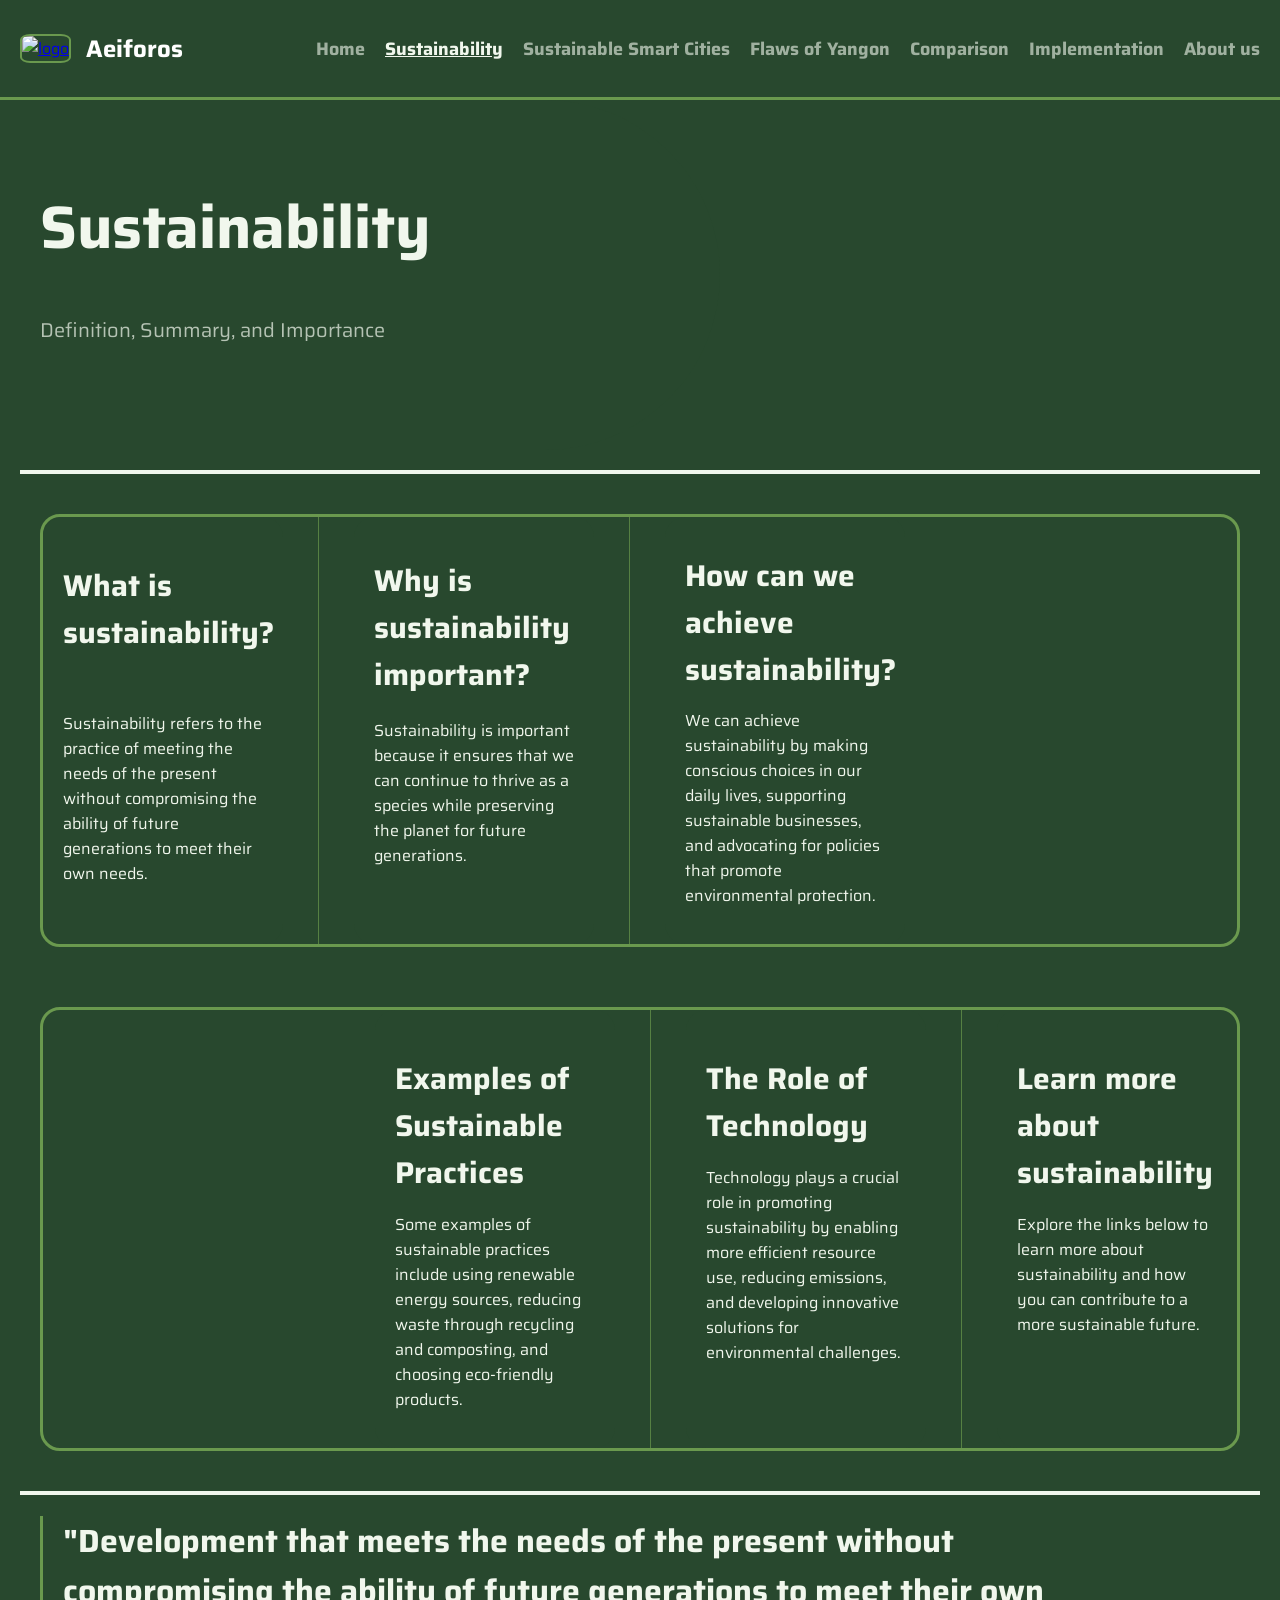
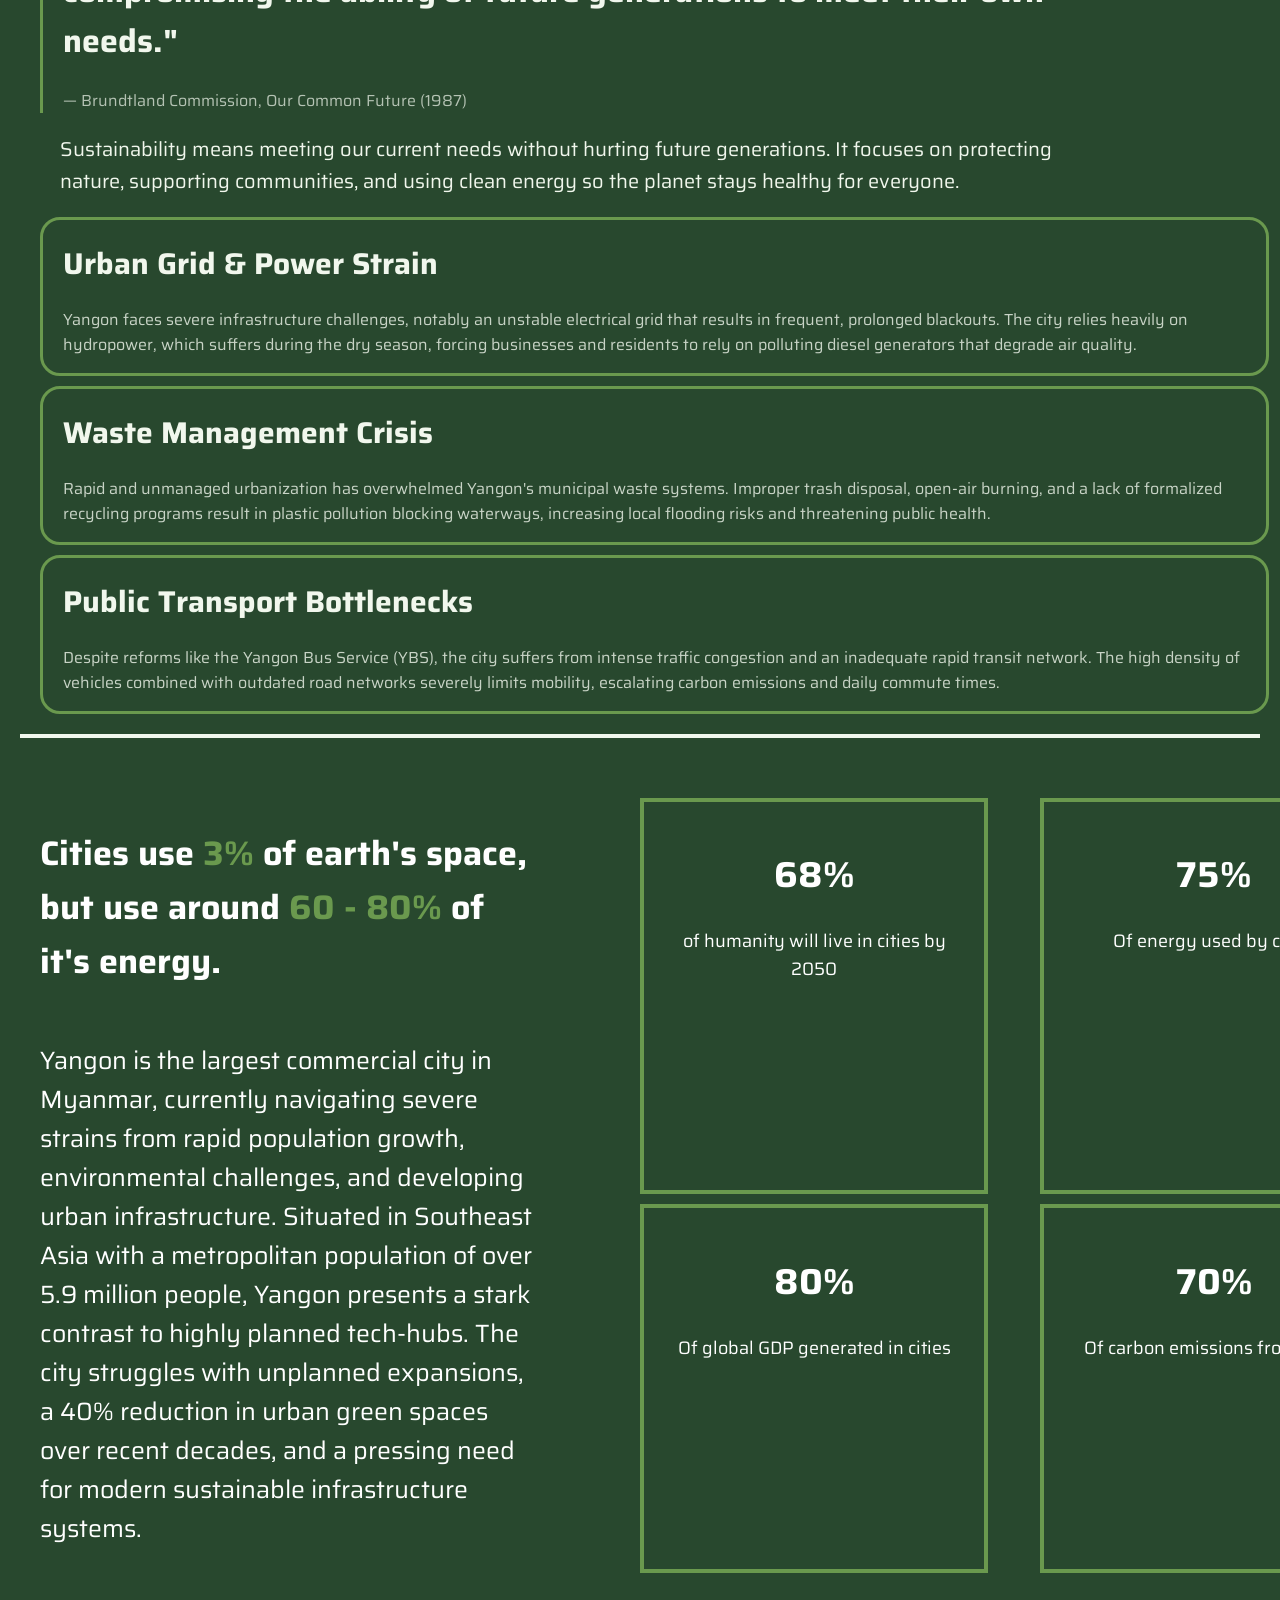
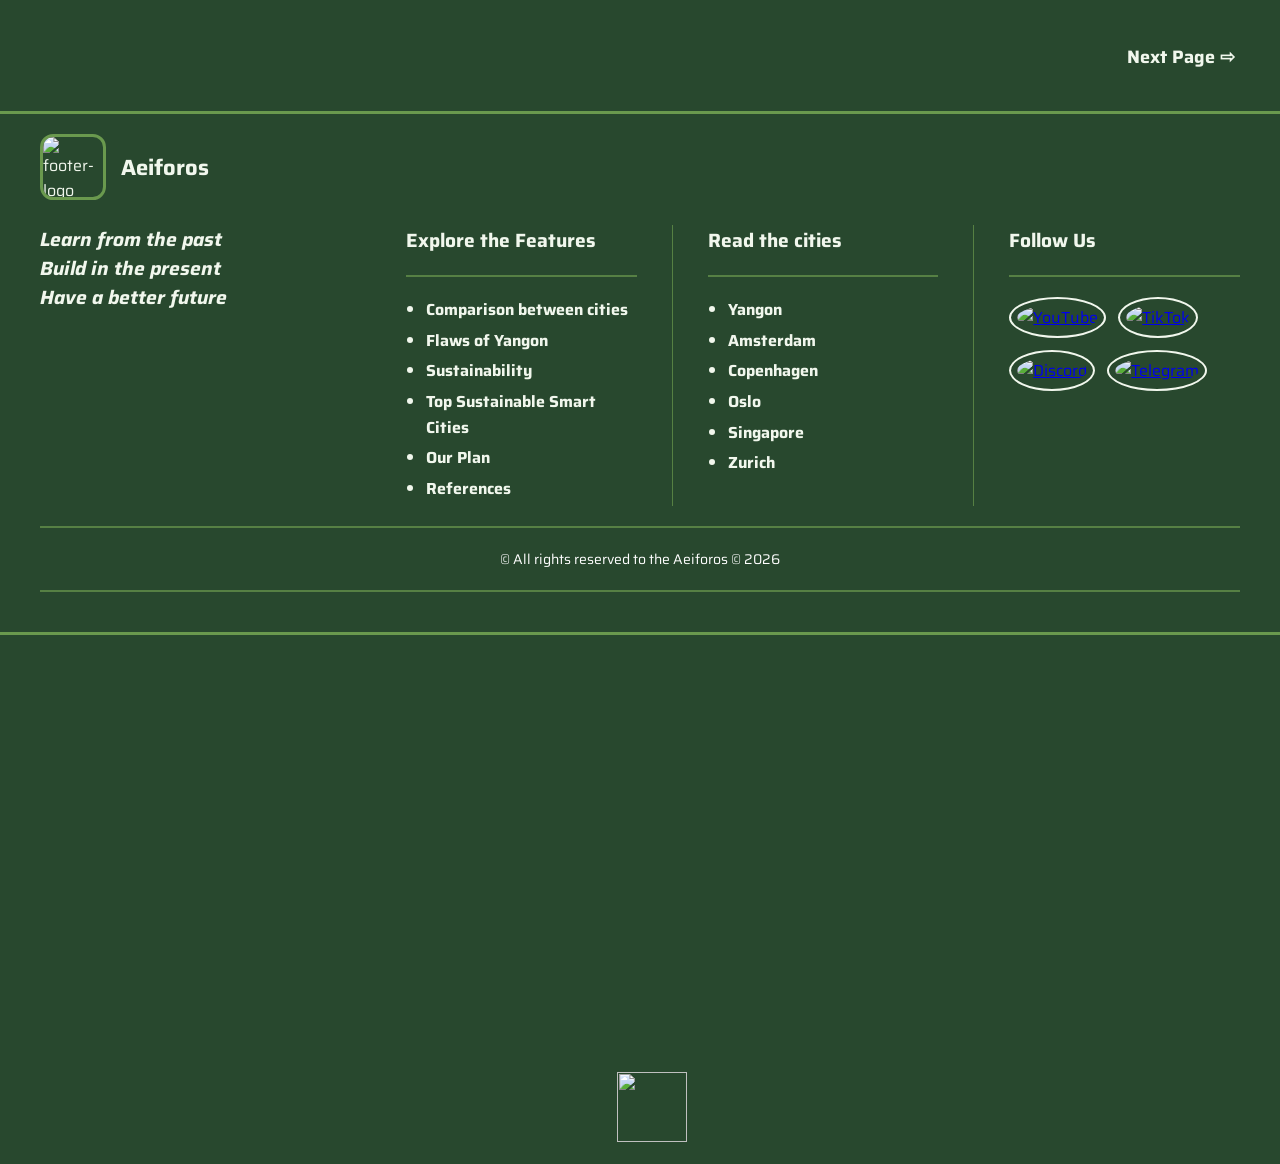
==== sustainability.html @ 3f3e8501 "Add files via upload" ====
<!DOCTYPE html>
<html lang="en">
<head>
    <meta charset="UTF-8">
    <meta name="viewport" content="width=device-width, initial-scale=1.0">
    <title>Sustainability</title>
</head>
<link rel="stylesheet" href="sustainability.css">
<link rel="stylesheet" href="footer.css">
<link rel="stylesheet" href="navigation.css">
<link rel="shortcut icon" href="Images/Logo.png" type="image/x-icon">
<body>
<input type="checkbox" name="Dark" id="Dark"> 
<div class="back-to-top-wrapper">
  <a href="#" class="back-to-top-link"><img src="Images/Back-to-top.png" alt="" class="back-to-top"></a>
</div>
<header>
    <nav class="navbar">
        <div class="nav-brand">
            <a href="index.html"><img class="Nav-Logo" src="Images/Logo.png" alt="logo"></a>
            <h1 class="Logo-Name">Aeiforos</h1>
        </div>
        
        <input type="checkbox" id="nav-toggle" class="nav-toggle-checkbox">
        <label for="nav-toggle" class="nav-toggle-label">&#9776;</label>
        
        <ul class="nav">
            <li class="nav-item"><a class="nav-link" href="index.html">Home</a></li>
            <li class="nav-item"><a class="nav-link active" href="sustainability.html">Sustainability</a></li>
            <li class="nav-item dropdown">
                <a class="nav-link" href="sustainable-smart-city.html">Sustainable Smart Cities</a>
                <ul class="dropdown-content">
                    <li><a class="dropdown-link" href="amsterdam.html">Amsterdam</a></li>
                    <li><a class="dropdown-link" href="copenhagen.html">Copenhagen</a></li>
                    <li><a class="dropdown-link" href="singapore.html">Singapore</a></li>
                    <li><a class="dropdown-link" href="Oslo.html">Oslo</a></li>
                    <li><a class="dropdown-link" href="zurich.html">Zurich</a></li>
                </ul>
            </li>
            <li class="nav-item"><a class="nav-link" href="yangon.html">Flaws of Yangon</a></li>
            <li class="nav-item"><a class="nav-link" href="comparison.html">Comparison</a></li>
            <li class="nav-item"><a class="nav-link" href="implementation.html">Implementation</a></li>
            <li class="nav-item"><a class="nav-link" href="about-us.html">About us</a></li>
        </ul>
    </nav>
</header>
<div class="container-fluid">
    <div class="main-body">
            <div class="top-section">
        <div class="text-box">
            <h1>Sustainability</h1>
            <p>Definition, Summary, and Importance</p>
        </div>
            
    </div>
<div class="line"><hr class="card-line"></div>
<div class="main-cards">
        <div class="cards-horizontal top">
                <div class="card top-top"><h2>What is sustainability?</h2><p>Sustainability refers to the practice of meeting the needs of the present without compromising the ability of future generations to meet their own needs.</p></div>
                <hr class="vertical-hr card-hr">
                <div class="card top-middle"><h2>Why is sustainability important?</h2><p>Sustainability is important because it ensures that we can continue to thrive as a species while preserving the planet for future generations.</p></div>
                <hr class="vertical-hr card-hr">
                <div class="card top-bottom"><h2>How can we achieve sustainability?</h2><p>We can achieve sustainability by making conscious choices in our daily lives, supporting sustainable businesses, and advocating for policies that promote environmental protection.</p></div>
                <div class="image-right">

                </div>
        </div>
        <div class="cards-horizontal bottom">
                <div class="image-left">
                    
                </div>
                <div class="card bottom-top"><h2>Examples of Sustainable Practices</h2><p>Some examples of sustainable practices include using renewable energy sources, reducing waste through recycling and composting, and choosing eco-friendly products.</p></div>
                <hr class="vertical-hr card-hr">
                <div class="card bottom-middle"><h2>The Role of Technology</h2><p>Technology plays a crucial role in promoting sustainability by enabling more efficient resource use, reducing emissions, and developing innovative solutions for environmental challenges.</p></div>
                <hr class="vertical-hr card-hr">
                <div class="card bottom-bottom"><h2>Learn more about sustainability</h2><p>Explore the links below to learn more about sustainability and how you can contribute to a more sustainable future.</p></div>
            </div>
        </div>
        <div class="line"><hr class="card-line"></div>
        <div class="quotes">
            <h1>"Development that meets the needs of the present without compromising the ability of future generations to meet their own needs."</h1>
            <p> — Brundtland Commission, Our Common Future (1987)</p>
        </div>
        <div class="desc">
            <p>
                Sustainability means meeting our current needs without hurting future generations. It focuses on protecting nature, supporting communities, and using clean energy so the planet stays healthy for everyone.</p>
        </div>
        <div class="horizontal-card-box">
            <div class="horizontal-card">
                <h2>Urban Grid & Power Strain</h2>
                <p>Yangon faces severe infrastructure challenges, notably an unstable electrical grid that results in frequent, prolonged blackouts. The city relies heavily on hydropower, which suffers during the dry season, forcing businesses and residents to rely on polluting diesel generators that degrade air quality.</p>
            </div>
            <div class="horizontal-card">
                <h2>Waste Management Crisis</h2>
                <p>Rapid and unmanaged urbanization has overwhelmed Yangon's municipal waste systems. Improper trash disposal, open-air burning, and a lack of formalized recycling programs result in plastic pollution blocking waterways, increasing local flooding risks and threatening public health.</p>
            </div>
            <div class="horizontal-card">
                <h2>Public Transport Bottlenecks</h2>
                <p>Despite reforms like the Yangon Bus Service (YBS), the city suffers from intense traffic congestion and an inadequate rapid transit network. The high density of vehicles combined with outdated road networks severely limits mobility, escalating carbon emissions and daily commute times.</p>
            </div>
        </div>
        <div class="line"><hr class="card-line"></div>
        <div class="container">
    <div class="left-text">
        <div class="stats-title">
            <h2>Cities use <span class="green">3%</span> of earth's space, but use around <span class="green">60 - 80%</span> of it's energy.</h2>
        </div>
        <p>Yangon is the largest commercial city in Myanmar, currently navigating severe strains from rapid population growth, environmental challenges, and developing urban infrastructure. Situated in Southeast Asia with a metropolitan population of over 5.9 million people, Yangon presents a stark contrast to highly planned tech-hubs. The city struggles with unplanned expansions, a 40% reduction in urban green spaces over recent decades, and a pressing need for modern sustainable infrastructure systems.</p>
    </div>
    <div class="right-card">
        <div class="card-stats">
            <h1 >68%</h1>
            <p>of humanity will live in cities by 2050</p>
        </div>
        <div class="card-stats">
            <h1 >75%</h1>
            <p>Of energy used by cities</p>
        </div>
        <div class="card-stats">
            <h1 >80%</h1>
            <p>Of global GDP generated in cities</p>
        </div>
        <div class="card-stats">
            <h1 >70%</h1>
            <p>Of carbon emissions from cities</p>
        </div>
    </div>
</div>
<a href="sustainable-smart-city.html" class="next-page">Next Page ⇨</a>
    </div>
</div>
    <footer class="footer">
        <div class="footer-container">
            <div class="footer-col-logo">
                <img class="footer-logo" src="Images/Logo.png" alt="footer-logo">
                <span class="footer-logo-name">Aeiforos</span>
            </div>
            <div class="footer-col-main">
                <div class="footer-col-slogan">
                    <h3>Learn from the past <br>Build in the present <br>Have a better future</h3>
                </div>
                <div class="footer-links">
                    <h4>Explore the Features</h4>
                    <hr class="horizontal-hr">
                    <ul>
                        <li><strong><a href="comparison.html">Comparison between cities</a></strong></li>
                        <li><strong><a href="yangon.html">Flaws of Yangon</a></strong></li>
                        <li><strong><a href="sustainability.html">Sustainability</a></strong></li>
                        <li><strong><a href="sustainable-smart-city.html">Top Sustainable Smart Cities</a></strong></li>
                        <li><strong><a href="implementation.html">Our Plan</a></strong></li>
                        <li><strong><a href="references.html">References</a></strong></li>
                    </ul>
                </div> 
                <hr class="vertical-hr">
                <div class="footer-links">
                    <h4>Read the cities</h4>
                    <hr class="horizontal-hr">
                    <ul>
                        <li><strong><a href="yangon.html">Yangon</a></strong></li>
                        <li><strong><a href="amsterdam.html">Amsterdam</a></strong></li>
                        <li><strong><a href="copenhagen.html">Copenhagen</a></strong></li>
                        <li><strong><a href="oslo.html">Oslo</a></strong></li>
                        <li><strong><a href="singapore.html">Singapore</a></strong></li>
                        <li><strong><a href="zurich.html">Zurich</a></strong></li>
                    </ul>
                </div> 
                <hr class="vertical-hr">
                <div class="footer-social-section">
                    <h4 class="footer-social-title">Follow Us</h4>
                    <hr class="horizontal-hr">
                    <div class="footer-media">
                        <a class="footer-media-link" href="#"><img class="footer-media-img youtube" src="Images/Youtube.png" alt="YouTube"></a>
                        <a href="#" class="footer-media-link"><img class="footer-media-img tiktok" src="Images/Tiktok.png" alt="TikTok"></a>
                    </div>
                    <div class="footer-media-2">
                        <a href="#" class="footer-media-link"><img class="footer-media-img discord" src="Images/Discord.png" alt="Discord"></a>
                        <a href="#" class="footer-media-link"><img class="footer-media-img telegram" src="Images/Telegram.png" alt="Telegram"></a>
                    </div>
                </div>
            </div>
            <hr class="horizontal-hr">
            <p class="footer-credits" style="color: white;">
                &copy; All rights reserved to the Aeiforos &copy; 2026
            </p>
            <hr class="horizontal-hr">
        </div>
    </footer>
</body>
</html>
---- sustainability.css ----
@import url('https://fonts.googleapis.com/css2?family=Intel+One+Mono:ital,wght@0,300..700;1,300..700&family=Saira:ital,wght@0,100..900;1,100..900&display=swap');
html{
    scroll-behavior: smooth;
}
body{
    background-color: #28482E;
    font-family: "Saira", sans-serif;
    color: #f1f7ed;
    margin: 0px;
    padding: 0px;
    padding-top: 100px;
    
}
.main-body{
    background-color: #28482e;
}
.container-fluid{
    background-color: #28482e;
}
.back-to-top-wrapper {
    position: absolute;
    top: 0;
    left: 0;
    width: 100%;
    height: 100%;
    pointer-events: none; 
}
.back-to-top-link {
    position: sticky;
    top: 90vh;
    left: 47%;
    display: inline-block;
    padding: 15px;
    color: #f1f7ed;
    text-decoration: none;
    pointer-events: all;
    margin-top: 473vh; 
    transition: transform 0.3s ease;
    z-index: 999;
}
.back-to-top {
    margin: 0px;
    width: 70px;
    height: 70px;
}
.back-to-top:hover {
    color: #6A994E;
}
/*Body section*/
.top-section{
    display:flex;
    height:350px;
    background-image: linear-gradient(to right,
    #28482E 0%,
    #28482E 47%,
    transparent 85%
    ),
    url('Images/Sustainability.jpg');
    background-size: cover;
    background-position: left;
}
.text-box{
    background-color:#28482E;
    width:50%;
    padding:40px;
    border-bottom-right-radius:200px;
    border-top-right-radius: 200px;
}
.text-box h1{
    font-size:60px;
}
.text-box h2{
    font-size:35px;
}
.text-box p{
    font-size:20px;
    opacity: 0.7;
}
.next-page{
    display: flex;
    justify-content: flex-end;
    margin-right: 45px;
    text-decoration: none;
    color: #f1f7ed;
    font-weight: bold;
    font-size: 18px;
    margin-top: 30px;
}
.right-card{
    flex: 1;
    display: grid;
    grid-template-columns: repeat(2, 200px);
    column-gap: 200px;
    row-gap: 10px;
    margin-left: 100px;
    justify-content: start;
}
.left-text{
    flex: 1;
    font-size: 25px;
    display: flex;
    align-items: center;
    justify-content: center;
    flex-direction: column;
}
.line {
    display: flex;
    align-items: center;
    gap: 15px;
    margin: 20px;
}
.line h2 {
    margin: 0;
    font-size: 60px;
    font-weight: bold;
    line-height: 1;
}

.card-line {
    height: 4px;
    flex-grow: 1;
    border: none;
    background-color: #f1f7ed;
}
.card-stats{
    background-color: #28482E;
    padding: 20px;
    width: 300px;;
    text-align: center;
    font-size: 18px;
    border: 4px solid #6A994E;
}
.container {
    display: flex;
    background-color: #28482E;
    padding: 40px;
    color: white;
}
.card-hr{
    margin-top: 20px;
    height: 300px;
    align-self: stretch;
    height: auto;
}
.main-cards{
    display: flex;
    flex-direction: column;
    gap: 20px;
    margin: 20px;
}
.cards-horizontal {
    display: flex;
    flex-direction: row;
    gap: 20px;
    margin: 20px;
    border: 3px solid #6A994E;
    border-radius: 20px;
}
.top{
    display: flex;
    flex-direction: row;
    justify-content: flex-start;
}
.bottom{
    display: flex;
    flex-direction: row;
    justify-content: flex-end;
}
.image-right{
    width: 40%;
    border-radius: 20px;
    min-height: 340px;
    background-image: 
    linear-gradient(
    to right,
    #28482E 0%,
    #28482E 2%,
    transparent 80%
    ),
    url('Images/Sustainability2.jpg');
    background-size: cover;
    background-position: center;
}
.image-left{
    width: 40%;
    min-height: 340px;
    border-radius: 20px;
    background-image: 
    linear-gradient(
    to left,
    #28482E 0%,
    #28482E 2%,
    transparent 80%
    ),
    url('Images/sustainability3.jpg');
    background-size: cover;
    background-position: center;
}
.card{
    background-color: #28482E;
    height: auto;
    padding: 20px;
    min-width: 200px;
    flex: 1;
    border-radius: 20px;
}
.card h2{
    font-size: 30px;
    margin-bottom: 10px;
}
.horizontal-bottom{
    text-align: right;  
}
.top-top p{
    margin-top: 55px;
}
.top-middle h2{
    margin-top: 20px;
}
.top-middle p{
    margin-top: 20px;
}
.top-bottom h2{
    margin-top: 15px;
}
.top-bottom p{
    margin-top: 15px;
}
.quotes{
    border-left: #6A994E solid 3px;
    width: 80%;
    margin-left: 40px;
    padding-left: 20px;
}
.quotes p{
    opacity: 0.7;
}
.desc{
    width: 80%;
    margin-left: 40px;
    padding-left: 20px;
    font-size: 20px;
}
.horizontal-card{
    display: flex;
    flex-direction: column;
    gap: 20px;
    width: 94%;
    margin-left: 40px;
    padding-left: 20px;
    border: 3px solid #6A994E;
    border-radius: 20px;
    margin-top: 10px;
}
.horizontal-card h2{
    font-size: 30px;
    margin-top: 20px;
    margin-bottom: 0;
}
.horizontal-card p{
    opacity: 0.8;
    margin-top: 0;
}
.stats-title h2{
    font-size: 34px;
}
.green{
    color: #6A994E;
}
.col img {
    width: 100%;
    height: auto;
}
.col-1{width: 8.33%;} .col-2{width: 16.66%;} .col-3{width: 25%;} .col-4{width: 33.33%;}
.col-5{width: 41.66%;} .col-6{width: 50%;} .col-7{width: 58.33%;} .col-8{width: 66.66%;}
.col-9{width: 75%;} .col-10{width: 83.33%;} .col-11{width: 91.66%;} .col-12{width: 100%;}

@media only screen and (max-width: 992px) {
    .top-section {
        background: linear-gradient(to top, rgba(40, 72, 46, 0.95) 40%, rgba(40, 72, 46, 0.6) 100%), url('Images/Sustainability.jpg') no-repeat center center;
        background-size: cover;
        flex-direction: column;
        height: auto;
        min-height: 350px;
    }
    .text-box {
        width: 100%;
        max-width: 100%;
        padding: 40px 20px;
        text-align: center;
        border-radius: 0;
        box-sizing: border-box;
    }
    .cards-horizontal {
        flex-direction: column;
    }
    .card-hr {
        display: none;
    }
    .image-right, .image-left {
        width: 100%;
        min-height: 250px;
    }
    .container {
        flex-direction: column;
        padding: 20px;
    }
    .right-card {
        margin-left: 0;
        grid-template-columns: repeat(auto-fit, minmax(200px, 1fr));
        column-gap: 20px;
        justify-content: center;
        width: 100%;
        margin-top: 30px;
    }
    .card-stats {
        width: auto;
    }
}

@media only screen and (max-width: 786px) {
    .nav-toggle-label {
        display: block;
    }
    .nav {
        display: none;
        flex-direction: column;
        position: absolute;
        top: 100px;
        left: 0;
        width: 100%;
        background-color: #28482E;
        padding: 20px;
        box-sizing: border-box;
        border-bottom: 3px solid #6A994E;
        gap: 15px;
    }
    .dropdown-content {
        position: relative;
        margin-top: 5px;
        background-color: rgba(106, 153, 78, 0.4);
        box-shadow: none;
    }
    .nav-toggle-checkbox:checked ~ .nav {
        display: flex;
    }
    .short-about {
        max-width: 100%;
        text-align: center;
    }
    .short-about-title {
        justify-content: center;
    }
    .back-to-top-link {
        left: 40%;
        margin-top: 775vh;
    }
    .quotes, .desc {
        width: 90%;
        margin-left: 20px;
        padding-left: 15px;
    }
    .horizontal-card {
        width: 90%;
        margin-left: 20px;
        padding-left: 15px;
        box-sizing: border-box;
    }
    .col-s-1{width: 8.33%;} .col-s-2{width: 16.66%;} .col-s-3{width: 25%;} .col-s-4{width: 33.33%;}
    .col-s-5{width: 41.66%;} .col-s-6{width: 50%;} .col-s-7{width: 58.33%;} .col-s-8{width: 66.66%;}
    .col-s-9{width: 75%;} .col-s-10{width: 83.33%;} .col-s-11{width: 91.66%;} .col-s-12{width: 100%;}
}

@media only screen and (max-width: 600px) {
    body {
        padding-top: 90px;  
    }
    .navbar {
        height: 90px;
    }
    .nav {
        top: 90px;
    }
    .text-box h1 {
        font-size: 32px;
    }
    .text-box p {
        font-size: 15px;
    }
    .right-card {
        grid-template-columns: 100%;
    }
    [class*="col-"] {
        width: 100% !important;
    }
}
---- footer.css ----
.footer {
    background-color: #28482E;
    color: #f1f7ed;
    padding: 40px 0;
    font-family: "Saira", Arial, sans-serif;
    clear: both;
    position: relative;
    z-index: 10;
}
hr {
    border: 0;
    margin: 0;
}
.vertical-hr {
    border-left: 1px solid #6A994E;
    opacity: 0.7;
    margin: 0 15px;
}
.horizontal-hr {
    border-top: 2px solid #6A994E;
    opacity: 0.7;
    margin: 20px 0;
    width: 100%;
}
.footer-container {
    width: 100%;
    margin: auto;
    border-top: 3px solid #6A994E;
    border-bottom: 3px solid #6A994E;
    padding: 20px 40px;
    box-sizing: border-box;
}
.footer-col-logo {
    display: flex;
    flex-direction: row;
    align-items: center;
    margin-bottom: 25px;
}
.footer-logo {
    width: 60px;
    height: 60px;
    border-radius: 20%;
    margin-right: 15px;
    border: 3px solid #6A994E;
}
.footer-col-logo span {
    font-size: 22px;
    font-weight: bold;
}
.footer-col-main {
    display: flex;
    flex-direction: row;
    justify-content: space-between;
    width: 100%;
    gap: 20px;
}
.footer-col-slogan {
    flex: 1.5;
}
.footer-col-slogan h3 {
    font-style: italic;
    font-size: 1.2rem;
    line-height: 1.5;
    margin: 0;
}
.footer-col-Member {
    flex: 1;
}
.footer-col-Member h3 {
   margin: 0 0 10px 0;
}
.footer-col-Member ul {
    list-style-type: none;
    padding: 0;
    margin: 0;
    line-height: 1.6;
}
.footer-links {
    flex: 1;
}
.footer-links h3 {
    margin: 0 0 10px 0;
}
.footer-links h4 {
    font-size: 1.2rem;
    margin: 0;
}
.footer-links ul {
    padding-left: 20px;
    margin: 0;
    line-height: 1.6;
}
.footer-links li {
    list-style-type: disc;
    margin-bottom: 5px;
}
.footer-links a {
    color: #f1f7ed;
    text-decoration: none;
    transition: color 0.3s ease;
}
.footer-links a:hover {
    color: #6A994E;
}
.footer-social-section {
    flex: 1;
    display: flex;
    flex-direction: column;
    align-items: flex-start;
}
.footer-social-title {
    font-size: 1.2rem;
    margin: 0;
    padding: 0px;
}
.footer-media, .footer-media-2 {
    width: auto; 
    display: flex;
    flex-direction: row;
    align-items: center;
    gap: 12px;
    margin-bottom: 12px;
}
.footer-media-img {
    box-sizing: border-box;
    width: 54px;
    height: 54px;
    border-radius: 50%;
    padding: 6px;
    object-fit: contain;
    transition: transform 0.2s ease;
}
.footer-media-img:hover {
    transform: scale(1.1);
}
.youtube, .tiktok, .discord, .telegram {
    border-radius: 50%;
    width: 54px;
    height: 54px;
    border: 2px solid #f1f7ed;
    box-sizing: border-box;
    padding: 6px;
}
.footer-credits {
    font-size: 14px;
    text-align: center;
    margin: 15px 0 0 0;
}
@media only screen and (max-width: 992px) {
    .footer-col-main {
        flex-wrap: wrap;
        gap: 30px;
    }
    .footer-col-slogan {
        flex: 1 1 100%;
        margin-bottom: 10px;
    }
    .vertical-hr {
        display: none;
    }
    .footer-col-Member, .footer-links, .footer-social-section {
        flex: 1 1 40%;
    }
}
@media only screen and (max-width: 576px) {
    .footer {
        padding: 25px 0;
    }
    .footer-container {
        padding: 20px;
    }
    .footer-col-logo {
        justify-content: center;
        flex-direction: column;
        text-align: center;
        gap: 10px;
    }
    .footer-logo {
        margin: 0;
    }
    .footer-col-main {
        flex-direction: column;
        text-align: center;
        gap: 25px;
    }
    .footer-links ul {
        list-style-type: none;
        padding: 0;
    }
    .footer-social-section {
        align-items: center;
    }
    .footer-media, .footer-media-2 {
        justify-content: center;
    }
}
---- navigation.css ----
.navbar {
    position: fixed;
    left: 0;
    top: 0;
    background-color: #28482E;
    width: 100%;
    height: 100px;
    color: white;
    display: flex;
    align-items: center;
    justify-content: space-between;
    padding: 0 20px;
    box-sizing: border-box;
    border-bottom: 3px solid #6A994E;
    z-index: 1000;
}
.nav-brand {
    display: flex;
    align-items: center;
}
.Nav-Logo {
    width: 60px;
    height: 60px;
    border-radius: 20%;
    margin-right: 15px;
    border: 2px solid #6A994E;
}
.Logo-Name {
    font-size: 24px;
    margin: 0;
}
.nav {
    display: flex;
    list-style-type: none;
    flex-direction: row;
    align-items: center;
    gap: 20px;
    margin: 0;
    padding: 0;
}
li {
    list-style-type: none;
    color: #f1f7ed;
    font-weight: bold;
}
.nav-link, .dropdown-link {
    text-decoration: none;
    color: #f1f7ed;
    font-size: 18px;
    transition: opacity 0.3s ease;
    opacity: 0.6;
}
.nav-link:hover{
    opacity: 1;
}
.dropdown-link:hover {
    opacity: 0.95;
}
.active {
    opacity: 1;
    text-decoration: underline;
}
.nav-toggle-checkbox {
    display: none;
}
.nav-toggle-label {
    display: none;
    font-size: 30px;
    cursor: pointer;
    color: #f1f7ed;
}
/*Dropdown Menu*/
.dropdown {
    position: relative;
}
.dropdown-content {
    margin-top: 10px;
    position: absolute;
    top: 100%;
    left: 0;
    background-color: #6a994e;
    list-style-type: none;
    visibility: hidden;
    opacity: 0;
    opacity: 0.95;
    border-radius: 8px;
    padding: 10px;
    min-width: 180px;
    box-shadow: 0 4px 10px rgba(0,0,0,0.2);
    transition: opacity 0.4s ease, visibility 0.4s ease;
}
.dropdown-content li {
    padding: 8px 12px;
}
.dropdown:hover .dropdown-content {
    visibility: visible;
    opacity: 0.95;
    transition-delay: 0s;
}
.Dark-mode {
    width: 28px;
    height: 28px;
    cursor: pointer;
    display: block;
}
#Dark {
    display: none;
}
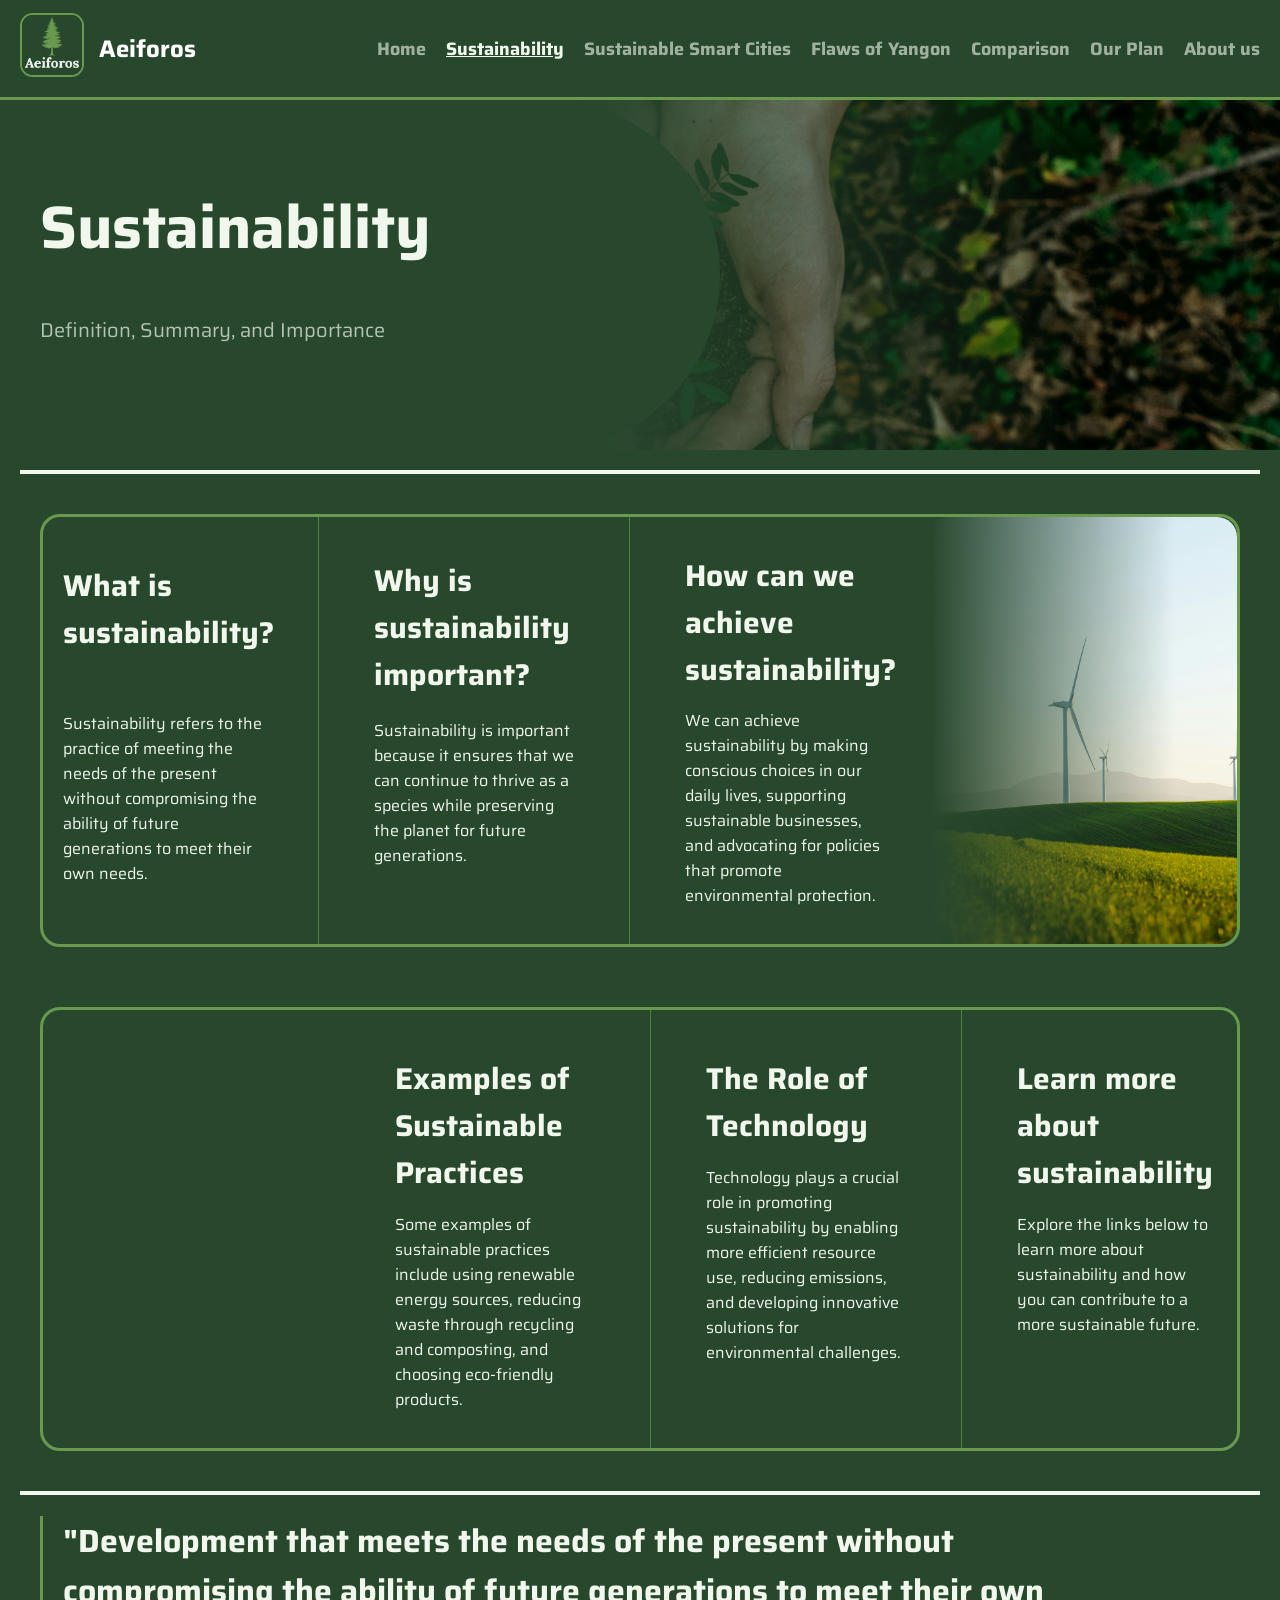
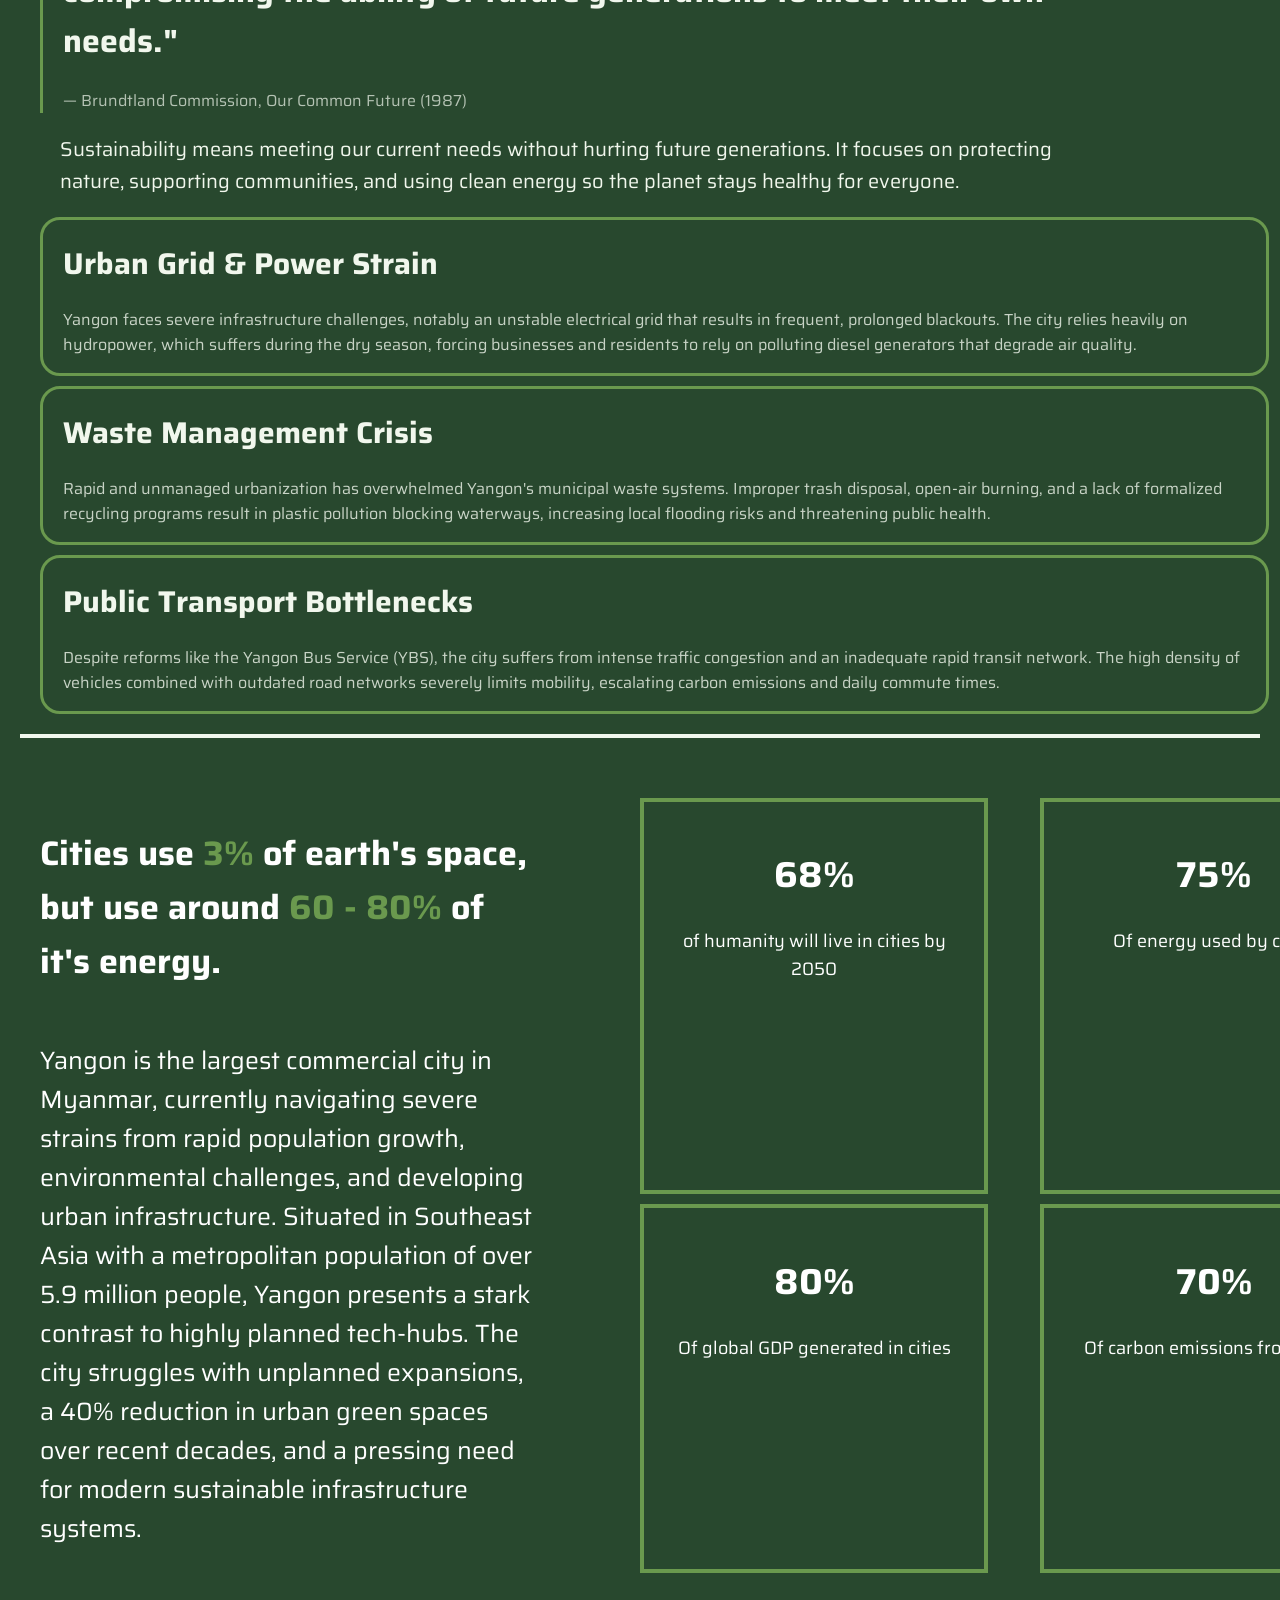
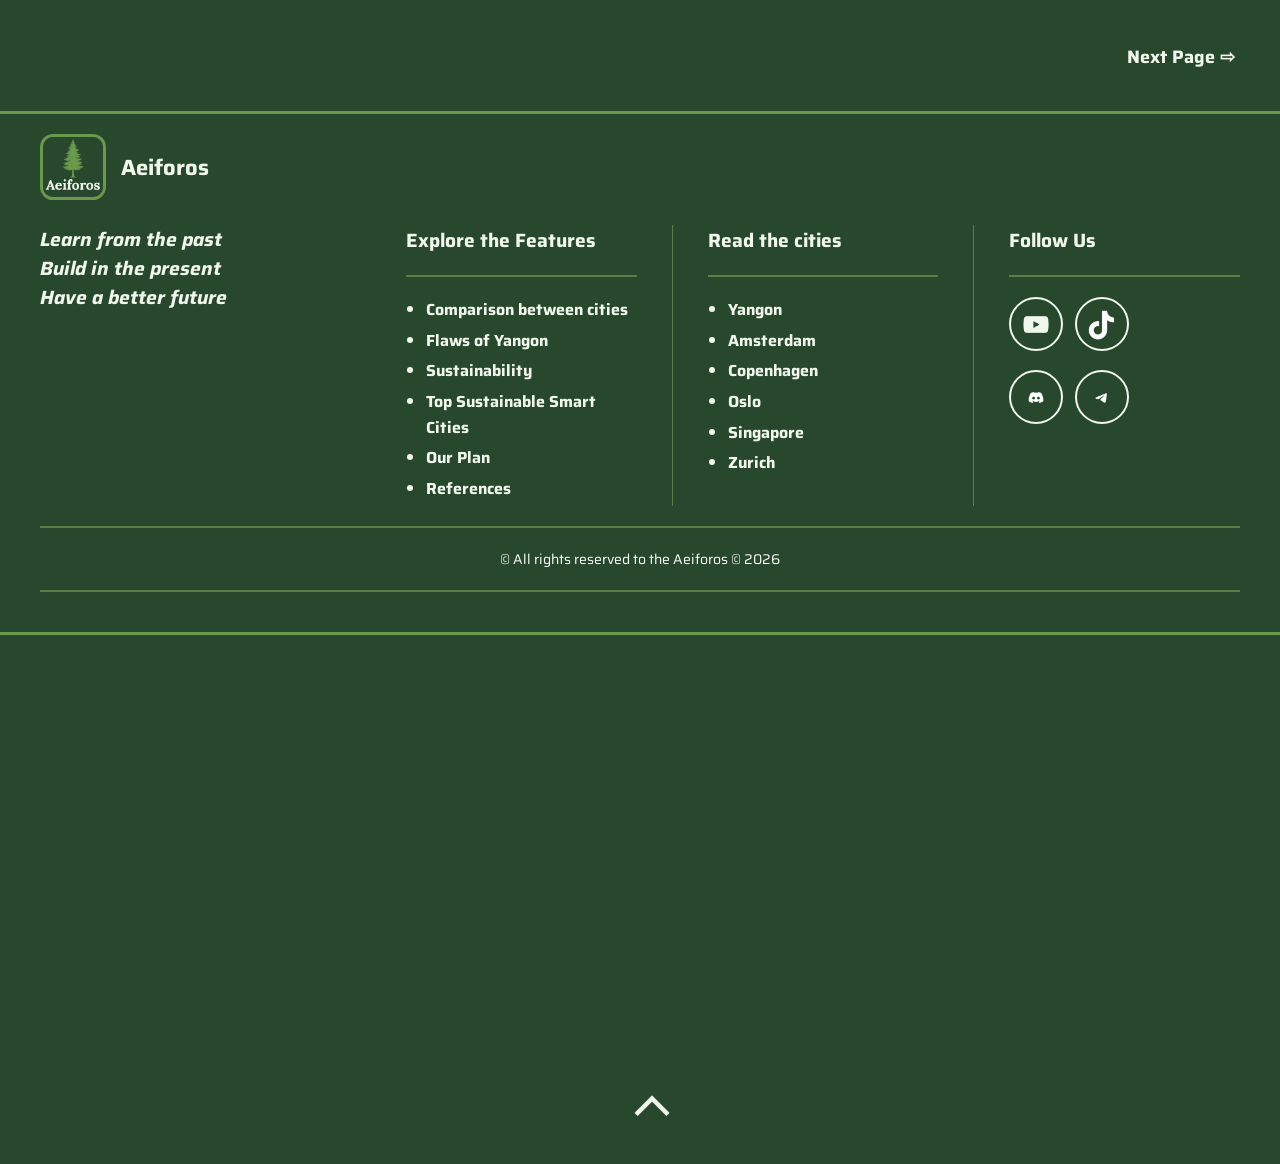
==== commit ac42b17d: "Fix" ====
--- a/sustainability.html
+++ b/sustainability.html
@@ -39,7 +39,7 @@
             </li>
             <li class="nav-item"><a class="nav-link" href="yangon.html">Flaws of Yangon</a></li>
             <li class="nav-item"><a class="nav-link" href="comparison.html">Comparison</a></li>
-            <li class="nav-item"><a class="nav-link" href="implementation.html">Implementation</a></li>
+            <li class="nav-item"><a class="nav-link" href="implementation.html">Our Plan</a></li>
             <li class="nav-item"><a class="nav-link" href="about-us.html">About us</a></li>
         </ul>
     </nav>
@@ -186,4 +186,4 @@
         </div>
     </footer>
 </body>
-</html>+</html>
